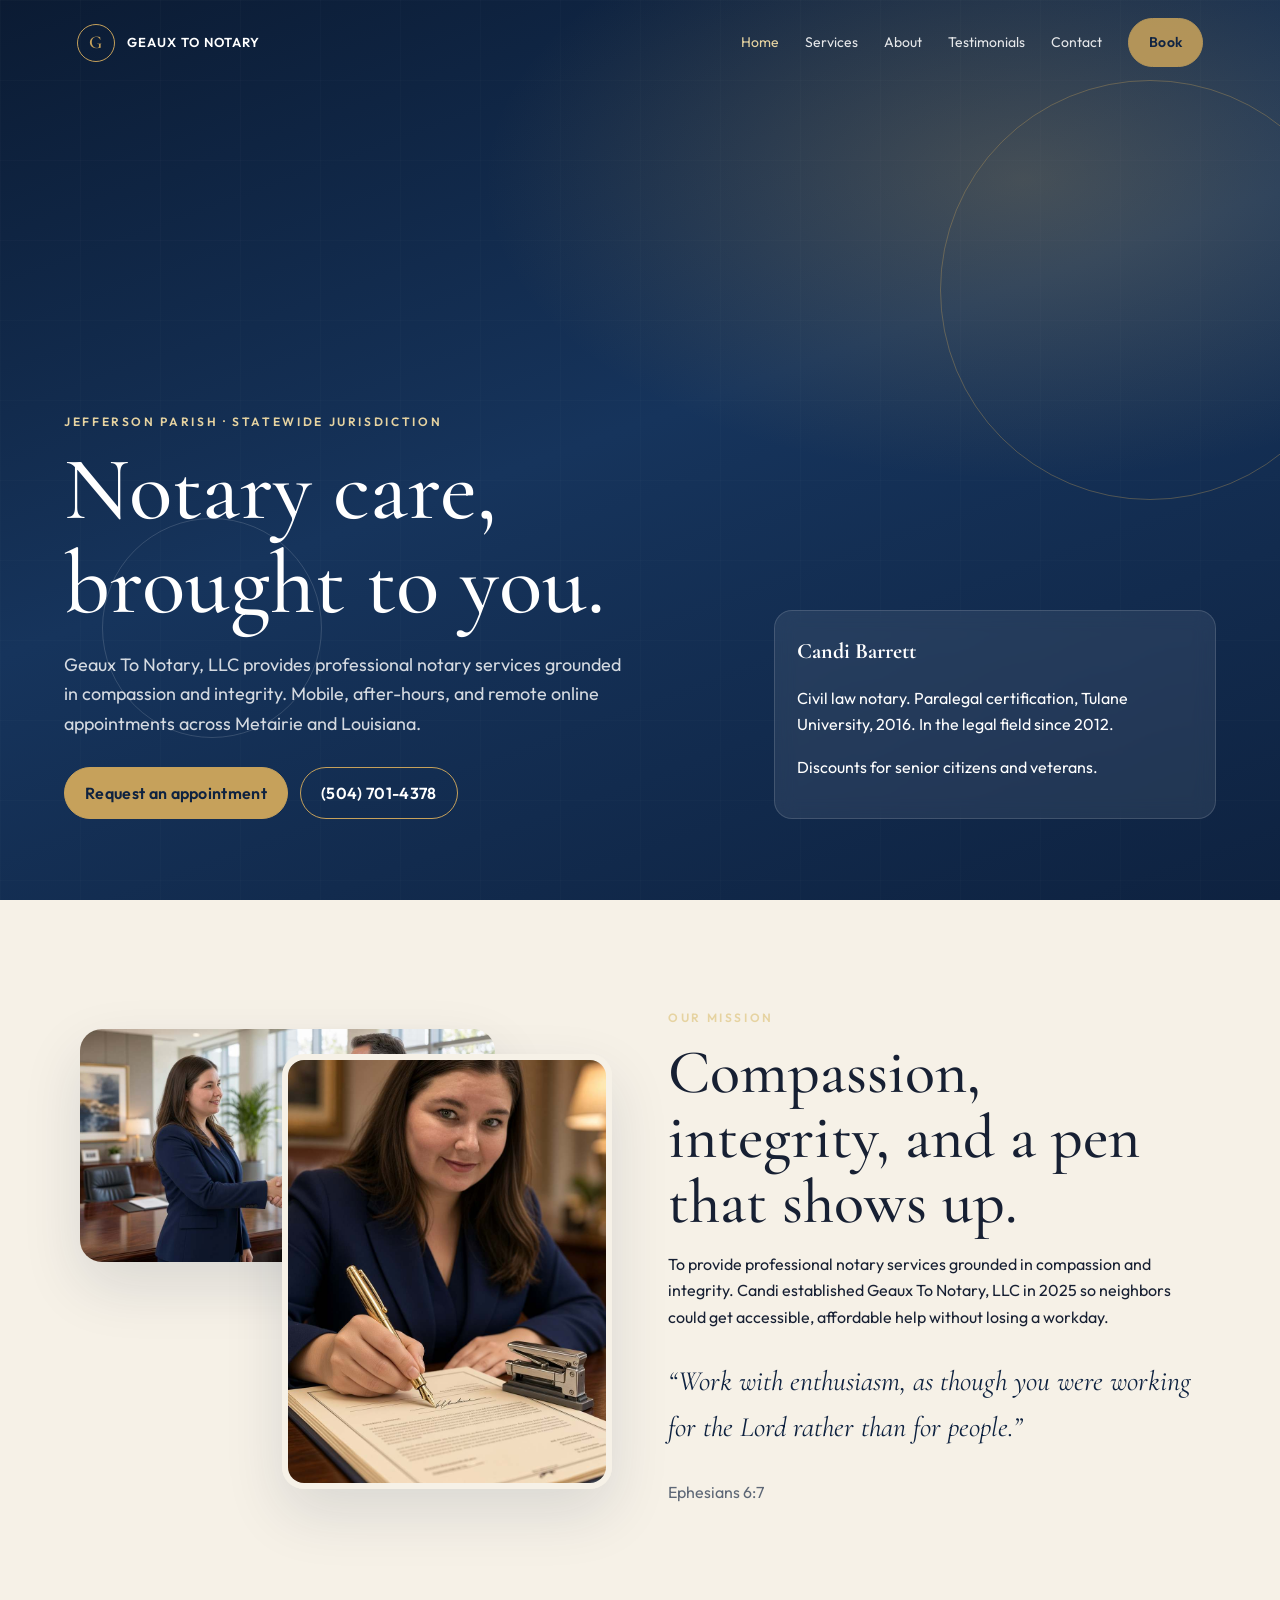
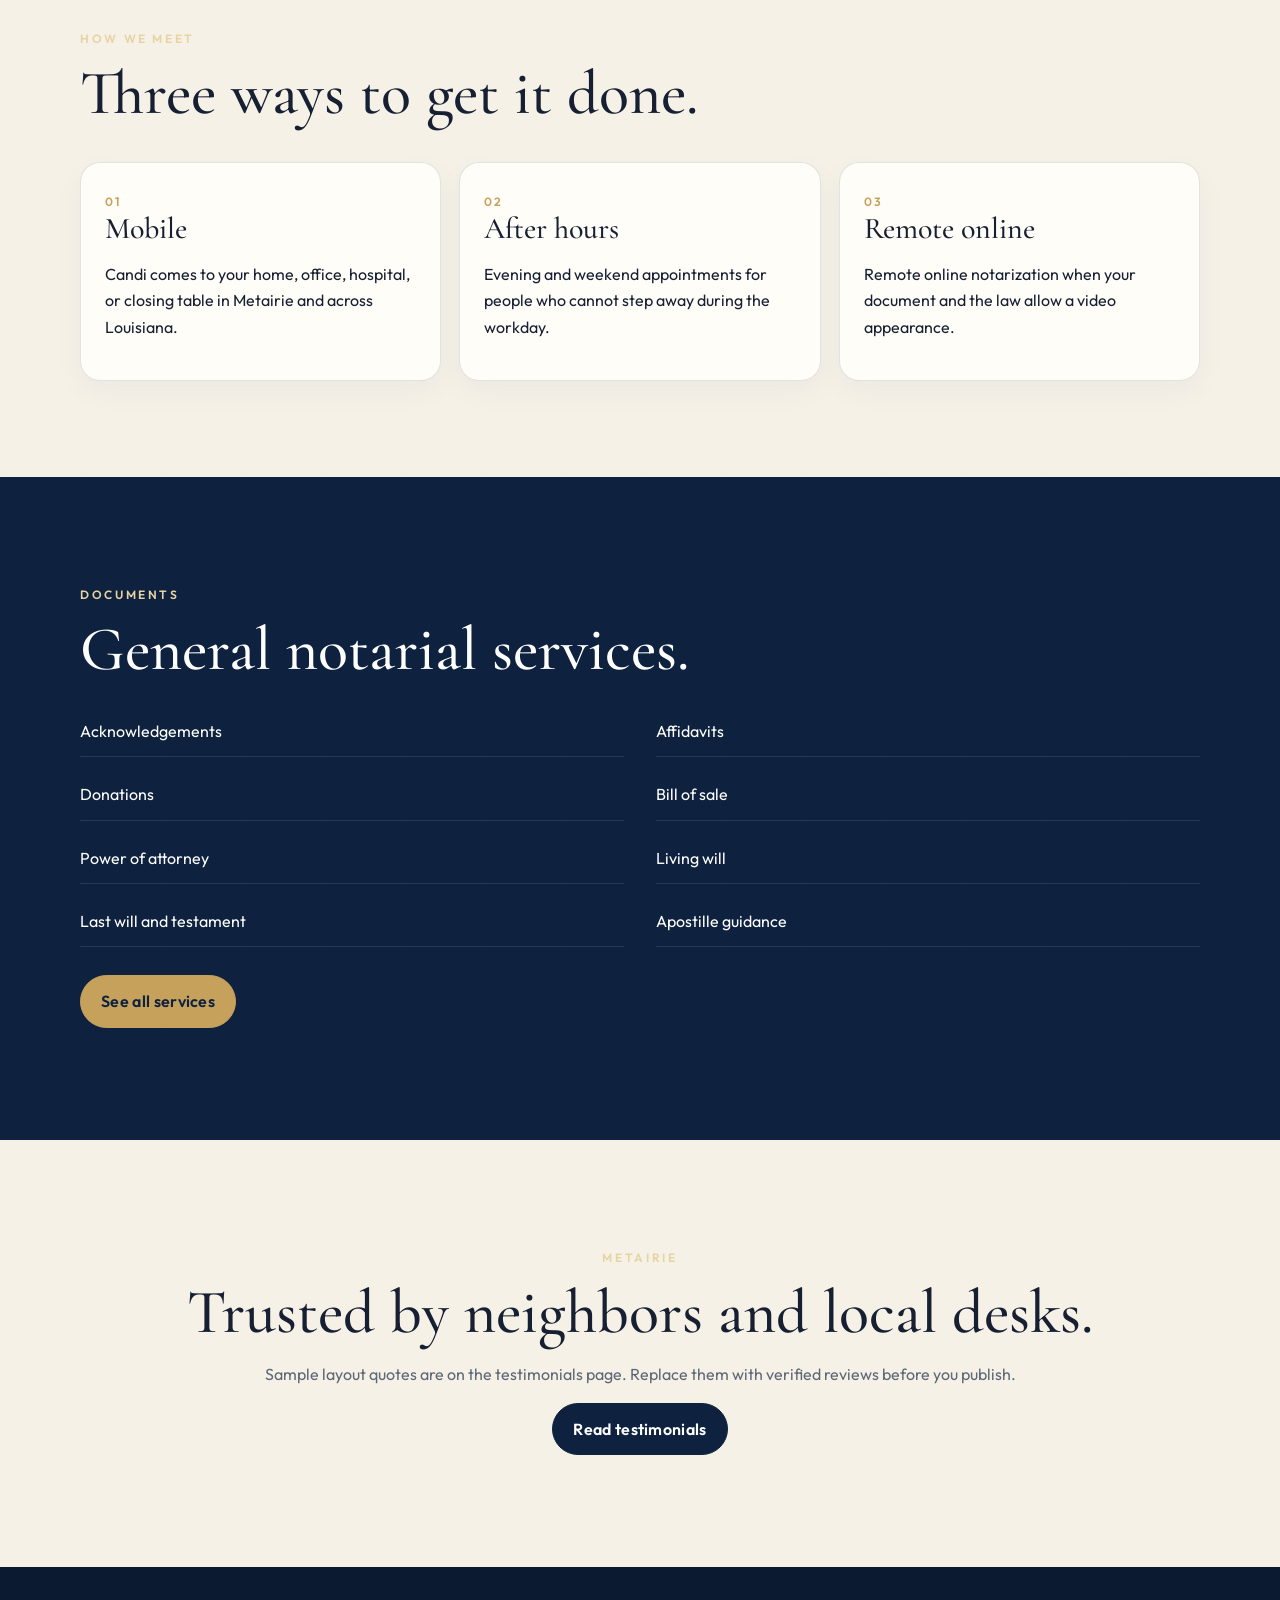
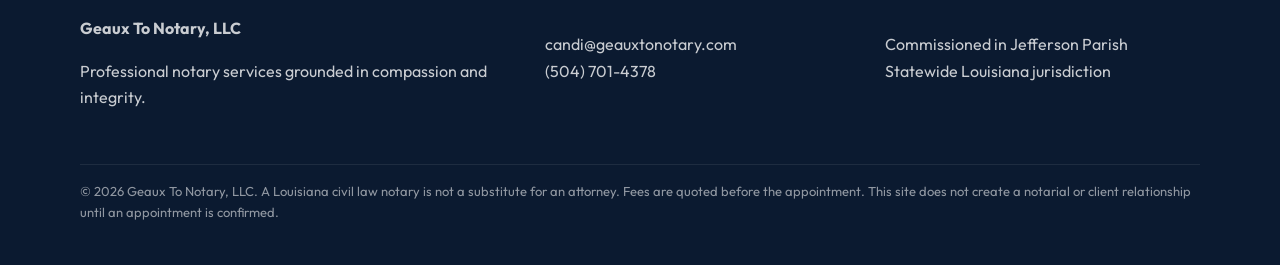
==== index.html @ 4dd7caae "Publish Geaux To Notary preview" ====
<!DOCTYPE html>
<html lang="en">
<head>
  <meta charset="utf-8">
  <meta name="viewport" content="width=device-width, initial-scale=1">
  <title>Geaux To Notary, LLC | Metairie Notary</title>
  <meta name="description" content="Candi Barrett, a Jefferson Parish civil law notary, provides mobile, after-hours, and remote online notary services across Louisiana.">
  <link rel="icon" href="favicon.svg">
  <link rel="preconnect" href="https://fonts.googleapis.com">
  <link href="https://fonts.googleapis.com/css2?family=Cormorant+Garamond:ital,wght@0,500;0,600;1,500&family=Outfit:wght@300;400;500;600&display=swap" rel="stylesheet">
  <link rel="stylesheet" href="css/styles.css">
</head>
<body>
  <header class="nav">
    <a class="brand" href="index.html"><span class="seal">G</span> Geaux To Notary</a>
    <button class="menu-btn" aria-label="Open menu">Menu</button>
    <nav class="nav-links">
      <a class="active" href="index.html">Home</a>
      <a href="services.html">Services</a>
      <a href="about.html">About</a>
      <a href="testimonials.html">Testimonials</a>
      <a href="contact.html">Contact</a>
      <a class="btn" href="contact.html">Book</a>
    </nav>
  </header>

  <section class="hero">
    <div class="layer layer-sky" data-speed="0.15"></div>
    <div class="layer layer-grid" data-speed="0.28"></div>
    <div class="orb a" data-speed="0.08"></div>
    <div class="orb b" data-speed="0.2"></div>
    <div class="hero-inner">
      <div>
        <p class="kicker">Jefferson Parish · Statewide jurisdiction</p>
        <h1>Notary care, brought to you.</h1>
        <p class="lede">Geaux To Notary, LLC provides professional notary services grounded in compassion and integrity. Mobile, after-hours, and remote online appointments across Metairie and Louisiana.</p>
        <div class="hero-actions">
          <a class="btn" href="contact.html">Request an appointment</a>
          <a class="btn ghost" href="tel:5047014378">(504) 701-4378</a>
        </div>
      </div>
      <div class="hero-card" data-speed="-0.04">
        <strong>Candi Barrett</strong>
        <p>Civil law notary. Paralegal certification, Tulane University, 2016. In the legal field since 2012.</p>
        <p>Discounts for senior citizens and veterans.</p>
      </div>
    </div>
  </section>

  <section class="section">
    <div class="wrap split">
      <div class="photo-stack">
        <img src="[data-uri]" alt="Candi Barrett shaking a client's hand in a Metairie office">
        <img class="back" src="[data-uri]" alt="Candi signing a document with a gold fountain pen">
      </div>
      <div>
        <p class="kicker">Our mission</p>
        <h2>Compassion, integrity, and a pen that shows up.</h2>
        <p>To provide professional notary services grounded in compassion and integrity. Candi established Geaux To Notary, LLC in 2025 so neighbors could get accessible, affordable help without losing a workday.</p>
        <p class="quote">“Work with enthusiasm, as though you were working for the Lord rather than for people.”</p>
        <p class="muted">Ephesians 6:7</p>
      </div>
    </div>
  </section>

  <section class="section" style="padding-top:0">
    <div class="wrap">
      <p class="kicker">How we meet</p>
      <h2>Three ways to get it done.</h2>
      <div class="cards">
        <article class="card"><span>01</span><h3>Mobile</h3><p>Candi comes to your home, office, hospital, or closing table in Metairie and across Louisiana.</p></article>
        <article class="card"><span>02</span><h3>After hours</h3><p>Evening and weekend appointments for people who cannot step away during the workday.</p></article>
        <article class="card"><span>03</span><h3>Remote online</h3><p>Remote online notarization when your document and the law allow a video appearance.</p></article>
      </div>
    </div>
  </section>

  <section class="section band">
    <div class="layer layer-grid" data-speed="0.12"></div>
    <div class="wrap" style="position:relative">
      <p class="kicker">Documents</p>
      <h2>General notarial services.</h2>
      <ul class="service-list">
        <li>Acknowledgements</li>
        <li>Affidavits</li>
        <li>Donations</li>
        <li>Bill of sale</li>
        <li>Power of attorney</li>
        <li>Living will</li>
        <li>Last will and testament</li>
        <li>Apostille guidance</li>
      </ul>
      <p style="margin-top:28px"><a class="btn" href="services.html">See all services</a></p>
    </div>
  </section>

  <section class="section">
    <div class="wrap center">
      <p class="kicker">Metairie</p>
      <h2>Trusted by neighbors and local desks.</h2>
      <p class="muted">Sample layout quotes are on the testimonials page. Replace them with verified reviews before you publish.</p>
      <p><a class="btn dark" href="testimonials.html">Read testimonials</a></p>
    </div>
  </section>

  <footer>
    <div class="foot">
      <div>
        <strong>Geaux To Notary, LLC</strong>
        <p>Professional notary services grounded in compassion and integrity.</p>
      </div>
      <div>
        <p><a href="mailto:candi@geauxtonotary.com">candi@geauxtonotary.com</a><br><a href="tel:5047014378">(504) 701-4378</a></p>
      </div>
      <div>
        <p>Commissioned in Jefferson Parish<br>Statewide Louisiana jurisdiction</p>
      </div>
      <p class="legal">© 2026 Geaux To Notary, LLC. A Louisiana civil law notary is not a substitute for an attorney. Fees are quoted before the appointment. This site does not create a notarial or client relationship until an appointment is confirmed.</p>
    </div>
  </footer>
  <script src="js/main.js"></script>
</body>
</html>
---- css/styles.css ----
:root {
  --navy: #0e2240;
  --navy-2: #17345c;
  --ink: #172033;
  --gold: #c6a15b;
  --gold-2: #e6d3a1;
  --cream: #f6f1e7;
  --paper: #fffdf8;
  --muted: #5d6776;
  --line: rgba(14, 34, 64, 0.12);
  --shadow: 0 24px 60px rgba(14, 34, 64, 0.12);
  --serif: "Cormorant Garamond", Georgia, serif;
  --sans: "Outfit", "Segoe UI", sans-serif;
}

* { box-sizing: border-box; }
html { scroll-behavior: smooth; }
body {
  margin: 0;
  color: var(--ink);
  background: var(--cream);
  font-family: var(--sans);
  font-weight: 400;
  line-height: 1.65;
}
img { max-width: 100%; display: block; }
a { color: inherit; text-decoration: none; }
button, input, select, textarea { font-family: inherit; }

.nav {
  position: fixed;
  inset: 0 0 auto 0;
  z-index: 40;
  display: flex;
  align-items: center;
  justify-content: space-between;
  padding: 18px 6vw;
  color: white;
  transition: background .35s ease, box-shadow .35s ease, padding .35s ease;
}
.nav.scrolled {
  background: rgba(14, 34, 64, 0.94);
  backdrop-filter: blur(14px);
  box-shadow: 0 10px 30px rgba(0,0,0,.18);
  padding: 12px 6vw;
}
.brand {
  display: flex;
  align-items: center;
  gap: 12px;
  letter-spacing: .08em;
  text-transform: uppercase;
  font-size: 13px;
  font-weight: 600;
}
.seal {
  width: 38px;
  height: 38px;
  border: 1px solid var(--gold);
  border-radius: 50%;
  display: grid;
  place-items: center;
  color: var(--gold);
  font-family: var(--serif);
  font-size: 18px;
}
.nav-links { display: flex; gap: 26px; align-items: center; }
.nav-links a { font-size: 14px; opacity: .88; }
.nav-links a.active, .nav-links a:hover { opacity: 1; color: var(--gold-2); }
.btn {
  display: inline-flex;
  align-items: center;
  justify-content: center;
  gap: 8px;
  border: 1px solid var(--gold);
  background: var(--gold);
  color: var(--navy);
  padding: 12px 20px;
  border-radius: 999px;
  font-weight: 600;
  letter-spacing: .02em;
}
.btn.ghost { background: transparent; color: white; }
.btn.dark { background: var(--navy); color: white; border-color: var(--navy); }
.menu-btn {
  display: none;
  background: transparent;
  color: white;
  border: 1px solid rgba(255,255,255,.3);
  border-radius: 8px;
  padding: 8px 10px;
}

.hero {
  position: relative;
  min-height: 100vh;
  color: white;
  overflow: hidden;
  display: grid;
  align-items: end;
  background: var(--navy);
}
.layer {
  position: absolute;
  inset: 0;
  pointer-events: none;
}
.layer-sky {
  background:
    radial-gradient(900px 500px at 80% 20%, rgba(198,161,91,.28), transparent 60%),
    linear-gradient(160deg, #0b1b33 0%, #16345c 48%, #0e2240 100%);
}
.layer-grid {
  background-image: linear-gradient(rgba(255,255,255,.04) 1px, transparent 1px), linear-gradient(90deg, rgba(255,255,255,.04) 1px, transparent 1px);
  background-size: 80px 80px;
  opacity: .45;
}
.orb {
  position: absolute;
  border-radius: 50%;
  border: 1px solid rgba(198,161,91,.35);
}
.orb.a { width: 420px; height: 420px; right: -80px; top: 80px; }
.orb.b { width: 220px; height: 220px; left: 8%; bottom: 18%; border-color: rgba(255,255,255,.15); }
.hero-inner {
  position: relative;
  z-index: 2;
  width: min(1180px, calc(100% - 10vw));
  margin: 0 auto 9vh;
  display: grid;
  grid-template-columns: 1.2fr .8fr;
  gap: 48px;
  align-items: end;
}
.kicker {
  color: var(--gold-2);
  letter-spacing: .22em;
  text-transform: uppercase;
  font-size: 12px;
  font-weight: 600;
}
h1, h2, h3 { font-family: var(--serif); font-weight: 500; line-height: 1.05; margin: 0 0 12px; }
h1 { font-size: clamp(52px, 7vw, 92px); }
h2 { font-size: clamp(36px, 5vw, 62px); }
h3 { font-size: 30px; }
.lede { font-size: 18px; max-width: 560px; color: rgba(255,255,255,.82); }
.hero-actions { display: flex; gap: 12px; margin-top: 28px; flex-wrap: wrap; }
.hero-card {
  background: rgba(255,253,248,.08);
  border: 1px solid rgba(255,255,255,.14);
  backdrop-filter: blur(10px);
  padding: 22px;
  border-radius: 18px;
}
.hero-card strong { display: block; font-size: 22px; font-family: var(--serif); }
.portrait-frame {
  border-radius: 24px;
  overflow: hidden;
  box-shadow: var(--shadow);
  border: 1px solid rgba(198,161,91,.45);
}
.portrait-frame img { width: 100%; height: 460px; object-fit: cover; object-position: center top; }

.section { padding: 96px 6vw; position: relative; }
.wrap { width: min(1120px, 100%); margin: 0 auto; }
.center { text-align: center; }
.muted { color: var(--muted); }
.gold { color: var(--gold); }

.split {
  display: grid;
  grid-template-columns: 1fr 1fr;
  gap: 56px;
  align-items: center;
}
.photo-stack { position: relative; min-height: 460px; }
.photo-stack img {
  width: 78%;
  border-radius: 22px;
  object-fit: cover;
  box-shadow: var(--shadow);
}
.photo-stack .back {
  position: absolute;
  right: 0;
  bottom: 0;
  width: 62%;
  border: 6px solid var(--cream);
}
.quote {
  font-family: var(--serif);
  font-size: 28px;
  font-style: italic;
  color: var(--navy);
}

.cards {
  display: grid;
  grid-template-columns: repeat(3, 1fr);
  gap: 18px;
  margin-top: 36px;
}
.card {
  background: var(--paper);
  border: 1px solid var(--line);
  border-radius: 20px;
  padding: 24px;
  box-shadow: 0 10px 30px rgba(14,34,64,.04);
  transform: translateY(24px);
  opacity: 0;
  animation: rise .8s ease forwards;
}
.card:nth-child(2) { animation-delay: .08s; }
.card:nth-child(3) { animation-delay: .16s; }
.card span { color: var(--gold); font-size: 12px; letter-spacing: .16em; text-transform: uppercase; font-weight: 600; }
@keyframes rise { to { opacity: 1; transform: none; } }

.band {
  background: var(--navy);
  color: white;
  overflow: hidden;
  position: relative;
}
.band .layer-grid { opacity: .25; }
.service-list { display: grid; grid-template-columns: 1fr 1fr; gap: 12px 32px; margin-top: 24px; }
.service-list li { list-style: none; padding: 12px 0; border-bottom: 1px solid rgba(255,255,255,.1); }
.service-list { padding: 0; }

.page-hero {
  padding: 160px 6vw 70px;
  background:
    radial-gradient(700px 300px at 90% 0%, rgba(198,161,91,.25), transparent 60%),
    linear-gradient(160deg, #0e2240, #1a3d6d);
  color: white;
}
.testimonials { display: grid; gap: 18px; }
.testimonial {
  background: var(--paper);
  border-radius: 20px;
  padding: 28px;
  border: 1px solid var(--line);
}
.testimonial p { font-size: 18px; margin-top: 0; }
.who { font-weight: 600; }
.where { color: var(--muted); font-size: 14px; }
.note {
  background: #fff7e6;
  border: 1px solid rgba(198,161,91,.45);
  color: #6a5220;
  padding: 14px 16px;
  border-radius: 12px;
  margin-bottom: 22px;
}

form {
  display: grid;
  gap: 14px;
  background: var(--paper);
  padding: 28px;
  border-radius: 22px;
  border: 1px solid var(--line);
  box-shadow: var(--shadow);
}
label { font-size: 13px; font-weight: 600; display: grid; gap: 6px; }
input, select, textarea {
  border: 1px solid var(--line);
  border-radius: 12px;
  padding: 12px 14px;
  background: #fff;
  font-size: 16px;
}
textarea { min-height: 130px; resize: vertical; }
.hp { position: absolute; left: -9999px; }
.success, .error {
  padding: 14px 16px;
  border-radius: 12px;
  margin-bottom: 16px;
}
.success { background: #e8f6ee; color: #145c32; }
.error { background: #fdecec; color: #8a1f1f; }

footer {
  background: #0b1a30;
  color: rgba(255,255,255,.78);
  padding: 48px 6vw 28px;
}
.foot {
  width: min(1120px, 100%);
  margin: 0 auto;
  display: grid;
  grid-template-columns: 1.4fr 1fr 1fr;
  gap: 24px;
}
footer a:hover { color: var(--gold-2); }
.legal { grid-column: 1 / -1; font-size: 13px; color: rgba(255,255,255,.55); border-top: 1px solid rgba(255,255,255,.08); padding-top: 16px; }

@media (max-width: 860px) {
  .menu-btn { display: block; }
  .nav-links {
    position: absolute;
    top: 68px;
    right: 6vw;
    background: var(--navy);
    flex-direction: column;
    align-items: flex-start;
    padding: 16px;
    border-radius: 14px;
    display: none;
    min-width: 200px;
  }
  .nav-links.open { display: flex; }
  .hero-inner, .split, .cards, .service-list, .foot { grid-template-columns: 1fr; }
  .portrait-frame img, .photo-stack { height: auto; min-height: 0; }
  .photo-stack .back { position: static; width: 100%; margin-top: 12px; }
  h1 { font-size: 48px; }
}
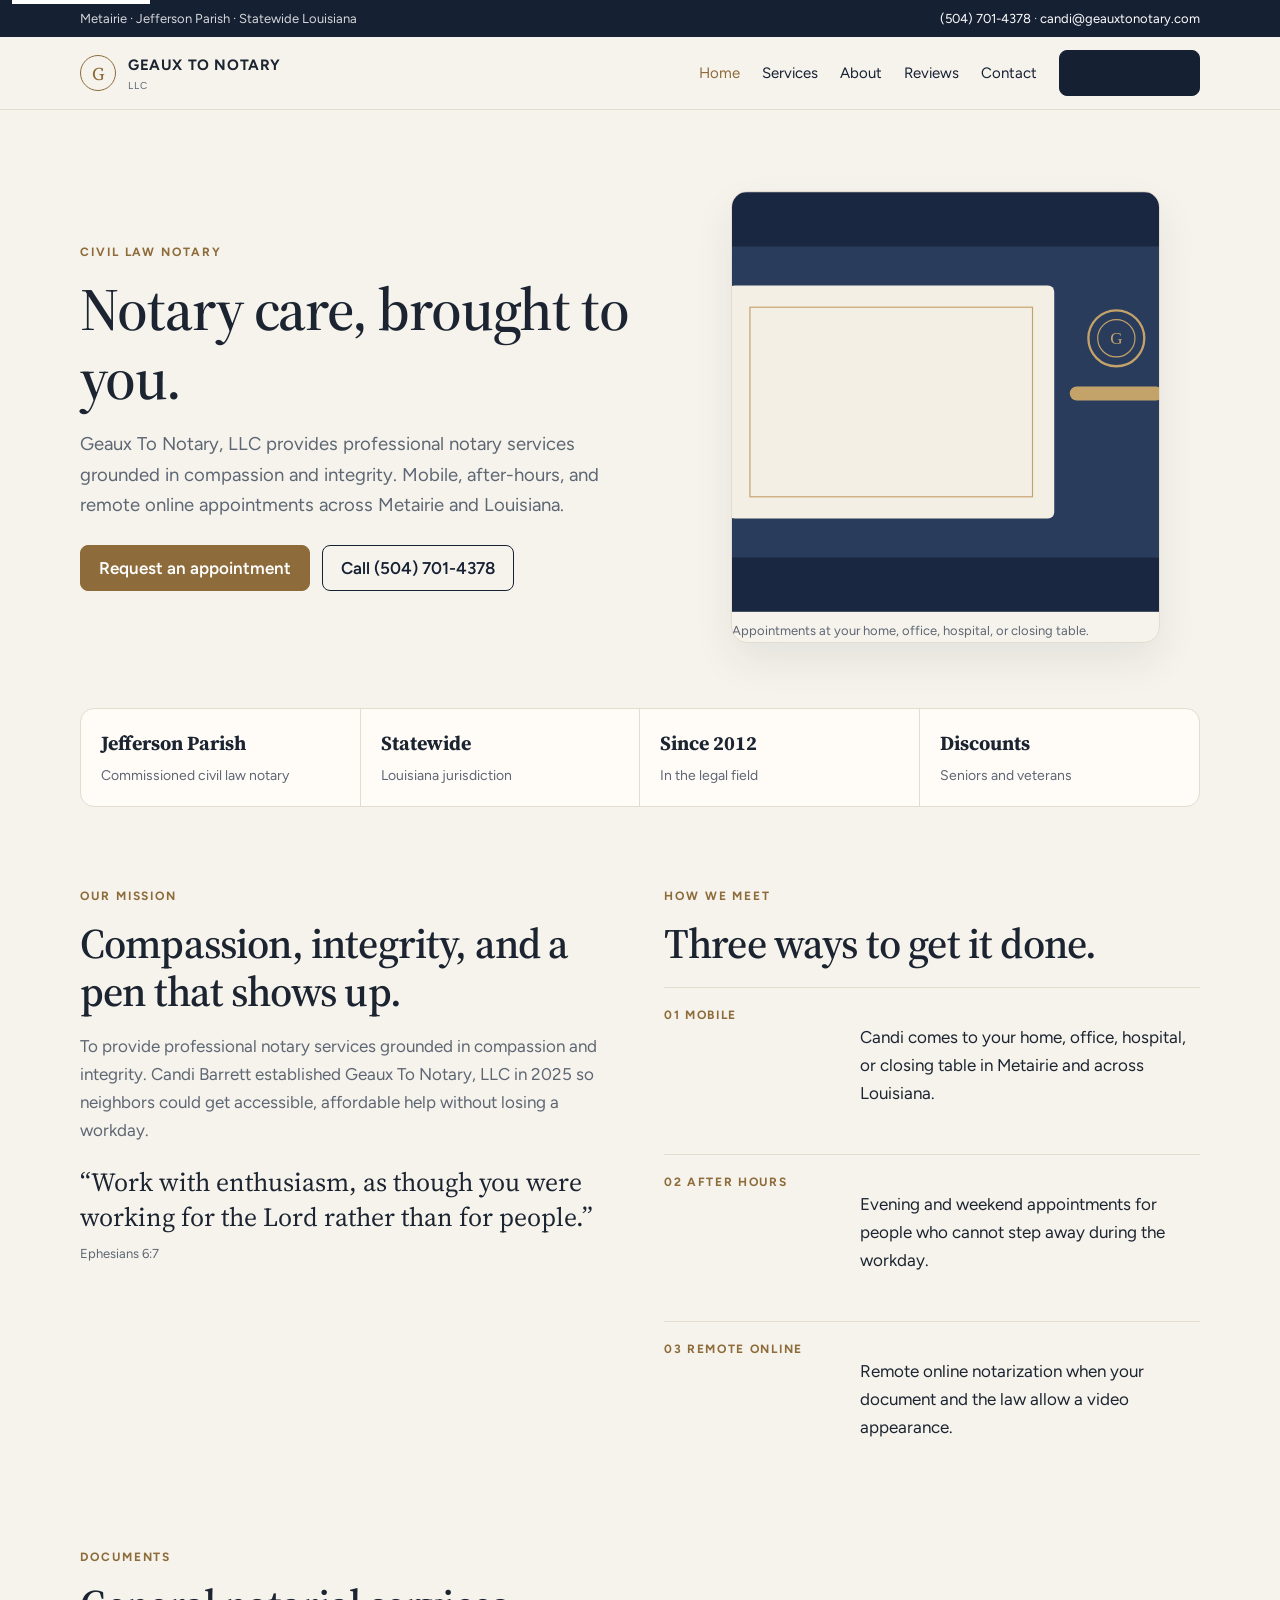
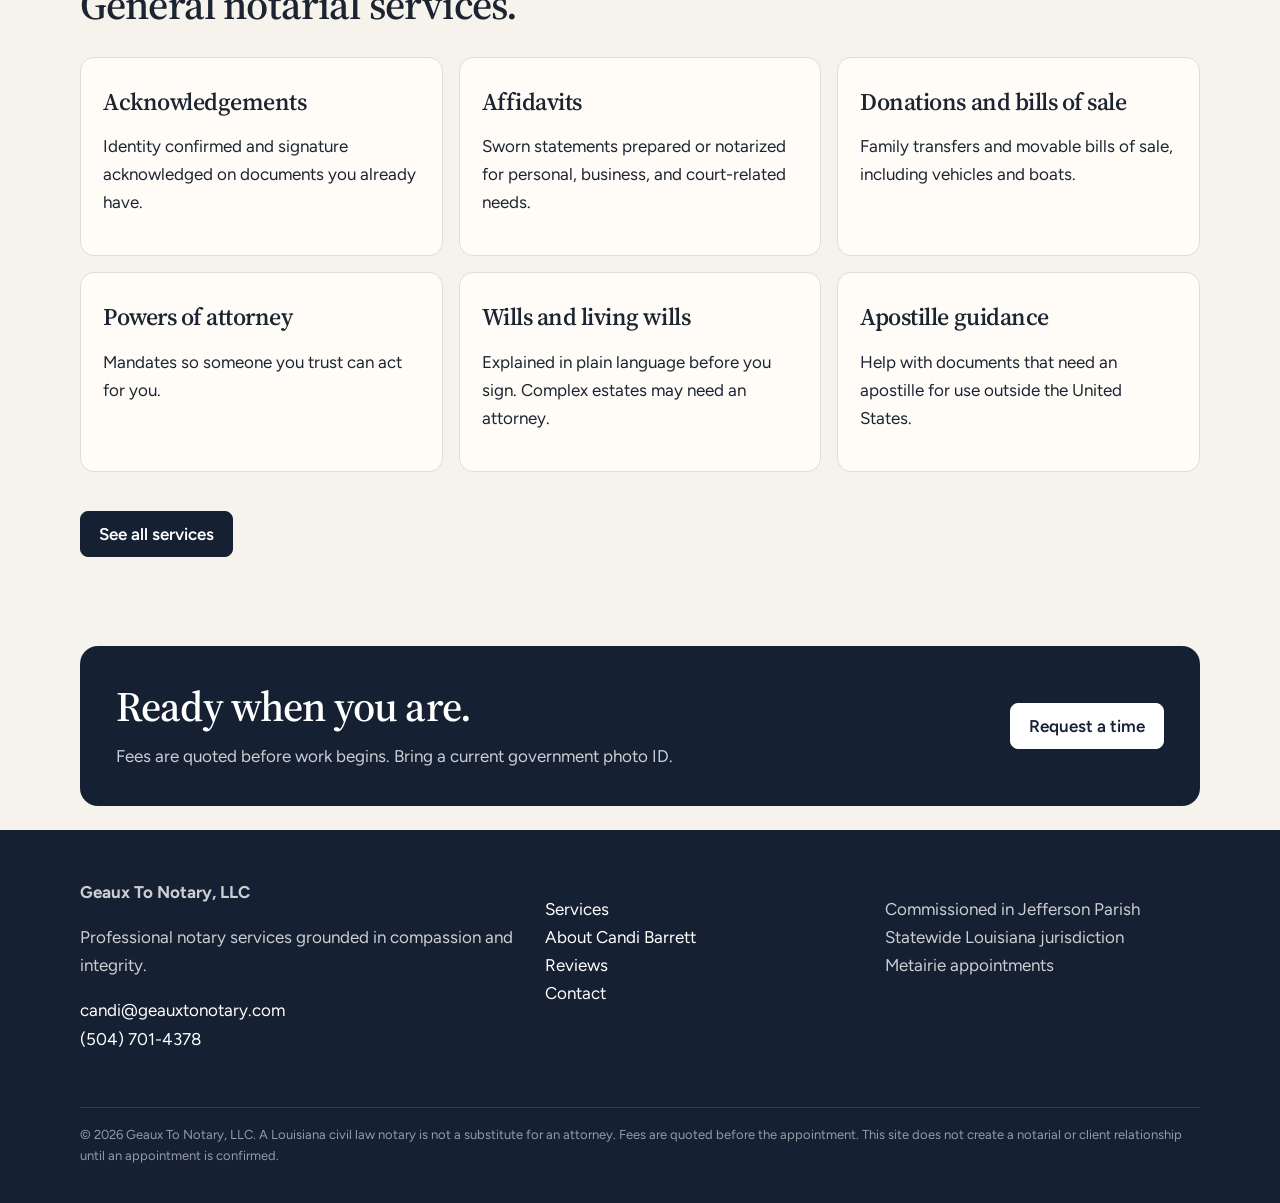
==== commit 514dd95c: "Publish Geaux To Notary home, about, services, and contact pages" ====
--- a/index.html
+++ b/index.html
@@ -4,116 +4,119 @@
   <meta charset="utf-8">
   <meta name="viewport" content="width=device-width, initial-scale=1">
   <title>Geaux To Notary, LLC | Metairie Notary</title>
-  <meta name="description" content="Candi Barrett, a Jefferson Parish civil law notary, provides mobile, after-hours, and remote online notary services across Louisiana.">
+  <meta name="description" content="Geaux To Notary, LLC provides mobile, after-hours, and remote online notary services in Metairie and across Louisiana. Candi Barrett, Jefferson Parish civil law notary.">
   <link rel="icon" href="favicon.svg">
   <link rel="preconnect" href="https://fonts.googleapis.com">
-  <link href="https://fonts.googleapis.com/css2?family=Cormorant+Garamond:ital,wght@0,500;0,600;1,500&family=Outfit:wght@300;400;500;600&display=swap" rel="stylesheet">
+  <link rel="preconnect" href="https://fonts.gstatic.com" crossorigin>
+  <link href="https://fonts.googleapis.com/css2?family=Figtree:wght@400;600;700&family=Source+Serif+4:opsz,wght@8..60,500;8..60,600&display=swap" rel="stylesheet">
   <link rel="stylesheet" href="css/styles.css">
 </head>
 <body>
+  <a class="skip" href="#main">Skip to content</a>
+  <div class="util">
+    <div class="util-inner">
+      <span>Metairie · Jefferson Parish · Statewide Louisiana</span>
+      <span><a href="tel:5047014378">(504) 701-4378</a> · <a href="mailto:candi@geauxtonotary.com">candi@geauxtonotary.com</a></span>
+    </div>
+  </div>
   <header class="nav">
-    <a class="brand" href="index.html"><span class="seal">G</span> Geaux To Notary</a>
-    <button class="menu-btn" aria-label="Open menu">Menu</button>
-    <nav class="nav-links">
-      <a class="active" href="index.html">Home</a>
-      <a href="services.html">Services</a>
-      <a href="about.html">About</a>
-      <a href="testimonials.html">Testimonials</a>
-      <a href="contact.html">Contact</a>
-      <a class="btn" href="contact.html">Book</a>
-    </nav>
+    <div class="nav-inner">
+      <a class="brand" href="index.html">
+        <span class="mark" aria-hidden="true">G</span>
+        <span><strong>Geaux To Notary</strong><small>LLC</small></span>
+      </a>
+      <button class="menu-btn" aria-label="Open menu" aria-expanded="false">Menu</button>
+      <nav class="nav-links" aria-label="Primary">
+        <a href="index.html" aria-current="page">Home</a>
+        <a href="services.html">Services</a>
+        <a href="about.html">About</a>
+        <a href="reviews.html">Reviews</a>
+        <a href="contact.html">Contact</a>
+        <a class="btn" href="contact.html">Request a time</a>
+      </nav>
+    </div>
   </header>
-
-  <section class="hero">
-    <div class="layer layer-sky" data-speed="0.15"></div>
-    <div class="layer layer-grid" data-speed="0.28"></div>
-    <div class="orb a" data-speed="0.08"></div>
-    <div class="orb b" data-speed="0.2"></div>
-    <div class="hero-inner">
+  <main id="main">
+    <div class="wrap hero">
       <div>
-        <p class="kicker">Jefferson Parish · Statewide jurisdiction</p>
+        <p class="kicker">Civil law notary</p>
         <h1>Notary care, brought to you.</h1>
         <p class="lede">Geaux To Notary, LLC provides professional notary services grounded in compassion and integrity. Mobile, after-hours, and remote online appointments across Metairie and Louisiana.</p>
-        <div class="hero-actions">
-          <a class="btn" href="contact.html">Request an appointment</a>
-          <a class="btn ghost" href="tel:5047014378">(504) 701-4378</a>
+        <div class="actions">
+          <a class="btn gold" href="contact.html">Request an appointment</a>
+          <a class="btn ghost" href="tel:5047014378">Call (504) 701-4378</a>
         </div>
       </div>
-      <div class="hero-card" data-speed="-0.04">
-        <strong>Candi Barrett</strong>
-        <p>Civil law notary. Paralegal certification, Tulane University, 2016. In the legal field since 2012.</p>
-        <p>Discounts for senior citizens and veterans.</p>
+      <figure class="hero-photo">
+        <img src="images/desk.svg" alt="Fountain pen, cream document, and brass seal on a desk">
+        <figcaption class="caption">Appointments at your home, office, hospital, or closing table.</figcaption>
+      </figure>
+    </div>
+    <div class="wrap">
+      <div class="facts">
+        <div><strong>Jefferson Parish</strong><span>Commissioned civil law notary</span></div>
+        <div><strong>Statewide</strong><span>Louisiana jurisdiction</span></div>
+        <div><strong>Since 2012</strong><span>In the legal field</span></div>
+        <div><strong>Discounts</strong><span>Seniors and veterans</span></div>
       </div>
     </div>
-  </section>
-
-  <section class="section">
-    <div class="wrap split">
-      <div class="photo-stack">
-        <img src="[data-uri]" alt="Candi Barrett shaking a client's hand in a Metairie office">
-        <img class="back" src="[data-uri]" alt="Candi signing a document with a gold fountain pen">
+    <section class="section">
+      <div class="wrap split">
+        <div>
+          <p class="kicker">Our mission</p>
+          <h2>Compassion, integrity, and a pen that shows up.</h2>
+          <p>To provide professional notary services grounded in compassion and integrity. Candi Barrett established Geaux To Notary, LLC in 2025 so neighbors could get accessible, affordable help without losing a workday.</p>
+          <p class="quote">“Work with enthusiasm, as though you were working for the Lord rather than for people.”</p>
+          <p class="caption">Ephesians 6:7</p>
+        </div>
+        <div>
+          <p class="kicker">How we meet</p>
+          <h2>Three ways to get it done.</h2>
+          <div class="list">
+            <article><span class="num">01 Mobile</span><p>Candi comes to your home, office, hospital, or closing table in Metairie and across Louisiana.</p></article>
+            <article><span class="num">02 After hours</span><p>Evening and weekend appointments for people who cannot step away during the workday.</p></article>
+            <article><span class="num">03 Remote online</span><p>Remote online notarization when your document and the law allow a video appearance.</p></article>
+          </div>
+        </div>
       </div>
-      <div>
-        <p class="kicker">Our mission</p>
-        <h2>Compassion, integrity, and a pen that shows up.</h2>
-        <p>To provide professional notary services grounded in compassion and integrity. Candi established Geaux To Notary, LLC in 2025 so neighbors could get accessible, affordable help without losing a workday.</p>
-        <p class="quote">“Work with enthusiasm, as though you were working for the Lord rather than for people.”</p>
-        <p class="muted">Ephesians 6:7</p>
+    </section>
+    <section class="section" style="padding-top:0">
+      <div class="wrap">
+        <p class="kicker">Documents</p>
+        <h2>General notarial services.</h2>
+        <div class="cards">
+          <article class="card"><h3>Acknowledgements</h3><p>Identity confirmed and signature acknowledged on documents you already have.</p></article>
+          <article class="card"><h3>Affidavits</h3><p>Sworn statements prepared or notarized for personal, business, and court-related needs.</p></article>
+          <article class="card"><h3>Donations and bills of sale</h3><p>Family transfers and movable bills of sale, including vehicles and boats.</p></article>
+          <article class="card"><h3>Powers of attorney</h3><p>Mandates so someone you trust can act for you.</p></article>
+          <article class="card"><h3>Wills and living wills</h3><p>Explained in plain language before you sign. Complex estates may need an attorney.</p></article>
+          <article class="card"><h3>Apostille guidance</h3><p>Help with documents that need an apostille for use outside the United States.</p></article>
+        </div>
+        <p><a class="btn" href="services.html" style="margin-top:22px">See all services</a></p>
+      </div>
+    </section>
+    <div class="wrap">
+      <div class="band">
+        <div>
+          <h2>Ready when you are.</h2>
+          <p>Fees are quoted before work begins. Bring a current government photo ID.</p>
+        </div>
+        <a class="btn" href="contact.html">Request a time</a>
       </div>
     </div>
-  </section>
-
-  <section class="section" style="padding-top:0">
-    <div class="wrap">
-      <p class="kicker">How we meet</p>
-      <h2>Three ways to get it done.</h2>
-      <div class="cards">
-        <article class="card"><span>01</span><h3>Mobile</h3><p>Candi comes to your home, office, hospital, or closing table in Metairie and across Louisiana.</p></article>
-        <article class="card"><span>02</span><h3>After hours</h3><p>Evening and weekend appointments for people who cannot step away during the workday.</p></article>
-        <article class="card"><span>03</span><h3>Remote online</h3><p>Remote online notarization when your document and the law allow a video appearance.</p></article>
-      </div>
-    </div>
-  </section>
-
-  <section class="section band">
-    <div class="layer layer-grid" data-speed="0.12"></div>
-    <div class="wrap" style="position:relative">
-      <p class="kicker">Documents</p>
-      <h2>General notarial services.</h2>
-      <ul class="service-list">
-        <li>Acknowledgements</li>
-        <li>Affidavits</li>
-        <li>Donations</li>
-        <li>Bill of sale</li>
-        <li>Power of attorney</li>
-        <li>Living will</li>
-        <li>Last will and testament</li>
-        <li>Apostille guidance</li>
-      </ul>
-      <p style="margin-top:28px"><a class="btn" href="services.html">See all services</a></p>
-    </div>
-  </section>
-
-  <section class="section">
-    <div class="wrap center">
-      <p class="kicker">Metairie</p>
-      <h2>Trusted by neighbors and local desks.</h2>
-      <p class="muted">Sample layout quotes are on the testimonials page. Replace them with verified reviews before you publish.</p>
-      <p><a class="btn dark" href="testimonials.html">Read testimonials</a></p>
-    </div>
-  </section>
-
+  </main>
   <footer>
     <div class="foot">
       <div>
         <strong>Geaux To Notary, LLC</strong>
         <p>Professional notary services grounded in compassion and integrity.</p>
-      </div>
-      <div>
         <p><a href="mailto:candi@geauxtonotary.com">candi@geauxtonotary.com</a><br><a href="tel:5047014378">(504) 701-4378</a></p>
       </div>
       <div>
-        <p>Commissioned in Jefferson Parish<br>Statewide Louisiana jurisdiction</p>
+        <p><a href="services.html">Services</a><br><a href="about.html">About Candi Barrett</a><br><a href="reviews.html">Reviews</a><br><a href="contact.html">Contact</a></p>
+      </div>
+      <div>
+        <p>Commissioned in Jefferson Parish<br>Statewide Louisiana jurisdiction<br>Metairie appointments</p>
       </div>
       <p class="legal">© 2026 Geaux To Notary, LLC. A Louisiana civil law notary is not a substitute for an attorney. Fees are quoted before the appointment. This site does not create a notarial or client relationship until an appointment is confirmed.</p>
     </div>
--- a/css/styles.css
+++ b/css/styles.css
@@ -1,16 +1,20 @@
 :root {
-  --navy: #0e2240;
-  --navy-2: #17345c;
-  --ink: #172033;
-  --gold: #c6a15b;
-  --gold-2: #e6d3a1;
-  --cream: #f6f1e7;
-  --paper: #fffdf8;
-  --muted: #5d6776;
-  --line: rgba(14, 34, 64, 0.12);
-  --shadow: 0 24px 60px rgba(14, 34, 64, 0.12);
-  --serif: "Cormorant Garamond", Georgia, serif;
-  --sans: "Outfit", "Segoe UI", sans-serif;
+  --ink: #1b2430;
+  --navy: #162033;
+  --navy-2: #24344d;
+  --brass: #8d6b3a;
+  --brass-2: #c4a36a;
+  --paper: #f6f3ec;
+  --card: #fffcf8;
+  --line: #e3dccf;
+  --muted: #5d6673;
+  --ok: #e7f4ec;
+  --ok-ink: #145c32;
+  --shadow: 0 18px 40px rgba(22, 32, 51, 0.08);
+  --serif: "Source Serif 4", Georgia, serif;
+  --sans: "Figtree", "Segoe UI", sans-serif;
+  --max: 1120px;
+  --pad: clamp(20px, 4vw, 40px);
 }
 
 * { box-sizing: border-box; }
@@ -18,299 +22,274 @@
 body {
   margin: 0;
   color: var(--ink);
-  background: var(--cream);
+  background: var(--paper);
   font-family: var(--sans);
-  font-weight: 400;
+  font-size: 17px;
   line-height: 1.65;
 }
 img { max-width: 100%; display: block; }
-a { color: inherit; text-decoration: none; }
-button, input, select, textarea { font-family: inherit; }
+a { color: inherit; }
+button, input, select, textarea { font: inherit; }
+.skip {
+  position: absolute;
+  left: 12px;
+  top: -40px;
+  background: white;
+  padding: 8px 12px;
+  z-index: 80;
+}
+.skip:focus { top: 12px; }
+
+.util {
+  background: var(--navy);
+  color: rgba(255,255,255,.82);
+  font-size: 13px;
+}
+.util-inner, .nav-inner, .wrap, .foot {
+  width: min(var(--max), calc(100% - var(--pad) * 2));
+  margin: 0 auto;
+}
+.util-inner {
+  display: flex;
+  justify-content: space-between;
+  gap: 16px;
+  padding: 8px 0;
+}
+.util a { color: white; text-decoration: none; }
+.util a:hover { color: var(--brass-2); }
 
 .nav {
-  position: fixed;
-  inset: 0 0 auto 0;
-  z-index: 40;
+  position: sticky;
+  top: 0;
+  z-index: 30;
+  background: rgba(246, 243, 236, .94);
+  backdrop-filter: blur(12px);
+  border-bottom: 1px solid var(--line);
+}
+.nav-inner {
   display: flex;
   align-items: center;
   justify-content: space-between;
-  padding: 18px 6vw;
-  color: white;
-  transition: background .35s ease, box-shadow .35s ease, padding .35s ease;
-}
-.nav.scrolled {
-  background: rgba(14, 34, 64, 0.94);
-  backdrop-filter: blur(14px);
-  box-shadow: 0 10px 30px rgba(0,0,0,.18);
-  padding: 12px 6vw;
+  min-height: 72px;
+  gap: 16px;
 }
 .brand {
   display: flex;
   align-items: center;
   gap: 12px;
-  letter-spacing: .08em;
-  text-transform: uppercase;
-  font-size: 13px;
-  font-weight: 600;
-}
-.seal {
-  width: 38px;
-  height: 38px;
-  border: 1px solid var(--gold);
+  text-decoration: none;
+}
+.mark {
+  width: 36px;
+  height: 36px;
+  border: 1.5px solid var(--brass);
   border-radius: 50%;
   display: grid;
   place-items: center;
-  color: var(--gold);
+  color: var(--brass);
   font-family: var(--serif);
   font-size: 18px;
 }
-.nav-links { display: flex; gap: 26px; align-items: center; }
-.nav-links a { font-size: 14px; opacity: .88; }
-.nav-links a.active, .nav-links a:hover { opacity: 1; color: var(--gold-2); }
+.brand strong {
+  display: block;
+  font-size: 15px;
+  letter-spacing: .04em;
+  text-transform: uppercase;
+}
+.brand small {
+  display: block;
+  color: var(--muted);
+  letter-spacing: .12em;
+  text-transform: uppercase;
+  font-size: 10px;
+}
+.nav-links { display: flex; align-items: center; gap: 22px; }
+.nav-links a {
+  text-decoration: none;
+  font-size: 15px;
+  color: var(--navy);
+}
+.nav-links a[aria-current="page"] { color: var(--brass); }
+.nav-links a:hover { color: var(--brass); }
+.menu-btn {
+  display: none;
+  border: 1px solid var(--line);
+  background: white;
+  border-radius: 8px;
+  padding: 8px 12px;
+}
+
 .btn {
   display: inline-flex;
   align-items: center;
   justify-content: center;
-  gap: 8px;
-  border: 1px solid var(--gold);
-  background: var(--gold);
-  color: var(--navy);
-  padding: 12px 20px;
-  border-radius: 999px;
+  min-height: 46px;
+  padding: 0 18px;
+  border-radius: 8px;
+  background: var(--navy);
+  color: white;
+  text-decoration: none;
   font-weight: 600;
-  letter-spacing: .02em;
-}
-.btn.ghost { background: transparent; color: white; }
-.btn.dark { background: var(--navy); color: white; border-color: var(--navy); }
-.menu-btn {
-  display: none;
-  background: transparent;
-  color: white;
-  border: 1px solid rgba(255,255,255,.3);
-  border-radius: 8px;
-  padding: 8px 10px;
+  border: 1px solid var(--navy);
+}
+.btn.gold { background: var(--brass); border-color: var(--brass); color: white; }
+.btn.ghost { background: transparent; color: var(--navy); }
+.btn:hover { filter: brightness(1.08); }
+.btn:focus-visible, a:focus-visible, input:focus-visible, select:focus-visible, textarea:focus-visible {
+  outline: 3px solid var(--brass-2);
+  outline-offset: 2px;
 }
 
 .hero {
-  position: relative;
-  min-height: 100vh;
-  color: white;
-  overflow: hidden;
-  display: grid;
-  align-items: end;
-  background: var(--navy);
-}
-.layer {
-  position: absolute;
-  inset: 0;
-  pointer-events: none;
-}
-.layer-sky {
-  background:
-    radial-gradient(900px 500px at 80% 20%, rgba(198,161,91,.28), transparent 60%),
-    linear-gradient(160deg, #0b1b33 0%, #16345c 48%, #0e2240 100%);
-}
-.layer-grid {
-  background-image: linear-gradient(rgba(255,255,255,.04) 1px, transparent 1px), linear-gradient(90deg, rgba(255,255,255,.04) 1px, transparent 1px);
-  background-size: 80px 80px;
-  opacity: .45;
-}
-.orb {
-  position: absolute;
-  border-radius: 50%;
-  border: 1px solid rgba(198,161,91,.35);
-}
-.orb.a { width: 420px; height: 420px; right: -80px; top: 80px; }
-.orb.b { width: 220px; height: 220px; left: 8%; bottom: 18%; border-color: rgba(255,255,255,.15); }
-.hero-inner {
-  position: relative;
-  z-index: 2;
-  width: min(1180px, calc(100% - 10vw));
-  margin: 0 auto 9vh;
-  display: grid;
-  grid-template-columns: 1.2fr .8fr;
+  display: grid;
+  grid-template-columns: 1.05fr .95fr;
   gap: 48px;
-  align-items: end;
+  align-items: center;
+  padding: 64px 0 36px;
 }
 .kicker {
-  color: var(--gold-2);
-  letter-spacing: .22em;
+  color: var(--brass);
+  letter-spacing: .16em;
   text-transform: uppercase;
   font-size: 12px;
-  font-weight: 600;
-}
-h1, h2, h3 { font-family: var(--serif); font-weight: 500; line-height: 1.05; margin: 0 0 12px; }
-h1 { font-size: clamp(52px, 7vw, 92px); }
-h2 { font-size: clamp(36px, 5vw, 62px); }
-h3 { font-size: 30px; }
-.lede { font-size: 18px; max-width: 560px; color: rgba(255,255,255,.82); }
-.hero-actions { display: flex; gap: 12px; margin-top: 28px; flex-wrap: wrap; }
-.hero-card {
-  background: rgba(255,253,248,.08);
-  border: 1px solid rgba(255,255,255,.14);
-  backdrop-filter: blur(10px);
-  padding: 22px;
-  border-radius: 18px;
-}
-.hero-card strong { display: block; font-size: 22px; font-family: var(--serif); }
-.portrait-frame {
-  border-radius: 24px;
+  font-weight: 700;
+  margin: 0 0 12px;
+}
+h1, h2, h3 { font-family: var(--serif); font-weight: 560; line-height: 1.15; letter-spacing: -0.02em; }
+h1 { font-size: clamp(40px, 5vw, 60px); margin: 0 0 16px; }
+h2 { font-size: clamp(30px, 4vw, 42px); margin: 0 0 12px; }
+h3 { font-size: 24px; margin: 8px 0; }
+.lede { font-size: 18.5px; color: var(--muted); max-width: 560px; margin: 0 0 24px; }
+.actions { display: flex; gap: 12px; flex-wrap: wrap; }
+.hero-photo {
+  border-radius: 16px;
   overflow: hidden;
   box-shadow: var(--shadow);
-  border: 1px solid rgba(198,161,91,.45);
-}
-.portrait-frame img { width: 100%; height: 460px; object-fit: cover; object-position: center top; }
-
-.section { padding: 96px 6vw; position: relative; }
-.wrap { width: min(1120px, 100%); margin: 0 auto; }
-.center { text-align: center; }
-.muted { color: var(--muted); }
-.gold { color: var(--gold); }
-
-.split {
-  display: grid;
-  grid-template-columns: 1fr 1fr;
-  gap: 56px;
-  align-items: center;
-}
-.photo-stack { position: relative; min-height: 460px; }
-.photo-stack img {
-  width: 78%;
-  border-radius: 22px;
-  object-fit: cover;
-  box-shadow: var(--shadow);
-}
-.photo-stack .back {
-  position: absolute;
-  right: 0;
-  bottom: 0;
-  width: 62%;
-  border: 6px solid var(--cream);
+  border: 1px solid var(--line);
+}
+.hero-photo img { width: 100%; height: 420px; object-fit: cover; }
+.caption { font-size: 13px; color: var(--muted); margin-top: 8px; }
+
+.facts {
+  display: grid;
+  grid-template-columns: repeat(4, 1fr);
+  border: 1px solid var(--line);
+  border-radius: 14px;
+  overflow: hidden;
+  background: var(--card);
+  margin: 12px 0 8px;
+}
+.facts div { padding: 18px 20px; border-right: 1px solid var(--line); }
+.facts div:last-child { border-right: 0; }
+.facts strong { display: block; font-family: var(--serif); font-size: 20px; }
+.facts span { color: var(--muted); font-size: 14px; }
+
+.section { padding: 72px 0; }
+.section h2 + p { color: var(--muted); max-width: 640px; }
+.split { display: grid; grid-template-columns: 1fr 1fr; gap: 48px; align-items: start; }
+.cards { display: grid; grid-template-columns: repeat(3, 1fr); gap: 16px; margin-top: 28px; }
+.card {
+  background: var(--card);
+  border: 1px solid var(--line);
+  border-radius: 14px;
+  padding: 22px;
+}
+.card span, .num {
+  color: var(--brass);
+  font-size: 12px;
+  letter-spacing: .14em;
+  text-transform: uppercase;
+  font-weight: 700;
 }
 .quote {
   font-family: var(--serif);
-  font-size: 28px;
-  font-style: italic;
-  color: var(--navy);
-}
-
-.cards {
-  display: grid;
-  grid-template-columns: repeat(3, 1fr);
-  gap: 18px;
-  margin-top: 36px;
-}
-.card {
-  background: var(--paper);
-  border: 1px solid var(--line);
-  border-radius: 20px;
-  padding: 24px;
-  box-shadow: 0 10px 30px rgba(14,34,64,.04);
-  transform: translateY(24px);
-  opacity: 0;
-  animation: rise .8s ease forwards;
-}
-.card:nth-child(2) { animation-delay: .08s; }
-.card:nth-child(3) { animation-delay: .16s; }
-.card span { color: var(--gold); font-size: 12px; letter-spacing: .16em; text-transform: uppercase; font-weight: 600; }
-@keyframes rise { to { opacity: 1; transform: none; } }
-
+  font-size: 26px;
+  line-height: 1.35;
+  margin: 20px 0 8px;
+}
 .band {
   background: var(--navy);
   color: white;
-  overflow: hidden;
-  position: relative;
-}
-.band .layer-grid { opacity: .25; }
-.service-list { display: grid; grid-template-columns: 1fr 1fr; gap: 12px 32px; margin-top: 24px; }
-.service-list li { list-style: none; padding: 12px 0; border-bottom: 1px solid rgba(255,255,255,.1); }
-.service-list { padding: 0; }
-
-.page-hero {
-  padding: 160px 6vw 70px;
-  background:
-    radial-gradient(700px 300px at 90% 0%, rgba(198,161,91,.25), transparent 60%),
-    linear-gradient(160deg, #0e2240, #1a3d6d);
-  color: white;
-}
-.testimonials { display: grid; gap: 18px; }
-.testimonial {
-  background: var(--paper);
-  border-radius: 20px;
-  padding: 28px;
-  border: 1px solid var(--line);
-}
-.testimonial p { font-size: 18px; margin-top: 0; }
-.who { font-weight: 600; }
-.where { color: var(--muted); font-size: 14px; }
+  border-radius: 18px;
+  padding: 36px;
+  display: flex;
+  justify-content: space-between;
+  gap: 24px;
+  align-items: center;
+}
+.band p { color: rgba(255,255,255,.78); margin: 0; }
+.band .btn { background: white; color: var(--navy); border-color: white; }
+
+.page-hero { padding: 48px 0 12px; }
+.list { display: grid; gap: 12px; margin-top: 20px; }
+.list article {
+  display: grid;
+  grid-template-columns: 180px 1fr;
+  gap: 16px;
+  padding: 18px 0;
+  border-top: 1px solid var(--line);
+}
 .note {
-  background: #fff7e6;
-  border: 1px solid rgba(198,161,91,.45);
-  color: #6a5220;
+  background: #f8f1e3;
+  border: 1px solid #e4d3ae;
+  color: #5c4820;
+  border-radius: 12px;
   padding: 14px 16px;
-  border-radius: 12px;
-  margin-bottom: 22px;
-}
-
+}
 form {
   display: grid;
   gap: 14px;
-  background: var(--paper);
-  padding: 28px;
-  border-radius: 22px;
-  border: 1px solid var(--line);
+  background: var(--card);
+  border: 1px solid var(--line);
+  border-radius: 16px;
+  padding: 24px;
   box-shadow: var(--shadow);
 }
-label { font-size: 13px; font-weight: 600; display: grid; gap: 6px; }
+label { display: grid; gap: 6px; font-size: 14px; font-weight: 650; }
 input, select, textarea {
   border: 1px solid var(--line);
-  border-radius: 12px;
-  padding: 12px 14px;
-  background: #fff;
-  font-size: 16px;
-}
-textarea { min-height: 130px; resize: vertical; }
+  border-radius: 8px;
+  padding: 12px;
+  background: white;
+}
+textarea { min-height: 120px; resize: vertical; }
 .hp { position: absolute; left: -9999px; }
-.success, .error {
-  padding: 14px 16px;
-  border-radius: 12px;
-  margin-bottom: 16px;
-}
-.success { background: #e8f6ee; color: #145c32; }
-.error { background: #fdecec; color: #8a1f1f; }
-
-footer {
-  background: #0b1a30;
-  color: rgba(255,255,255,.78);
-  padding: 48px 6vw 28px;
-}
-.foot {
-  width: min(1120px, 100%);
-  margin: 0 auto;
-  display: grid;
-  grid-template-columns: 1.4fr 1fr 1fr;
-  gap: 24px;
-}
-footer a:hover { color: var(--gold-2); }
-.legal { grid-column: 1 / -1; font-size: 13px; color: rgba(255,255,255,.55); border-top: 1px solid rgba(255,255,255,.08); padding-top: 16px; }
+.success { background: var(--ok); color: var(--ok-ink); padding: 12px 14px; border-radius: 8px; }
+
+footer { background: var(--navy); color: rgba(255,255,255,.78); padding: 48px 0 24px; margin-top: 24px; }
+.foot { display: grid; grid-template-columns: 1.4fr 1fr 1fr; gap: 24px; }
+footer a { color: white; text-decoration: none; }
+footer a:hover { color: var(--brass-2); }
+.legal {
+  grid-column: 1 / -1;
+  border-top: 1px solid rgba(255,255,255,.12);
+  padding-top: 16px;
+  font-size: 13px;
+  color: rgba(255,255,255,.55);
+}
 
 @media (max-width: 860px) {
   .menu-btn { display: block; }
   .nav-links {
+    display: none;
     position: absolute;
-    top: 68px;
-    right: 6vw;
-    background: var(--navy);
+    right: var(--pad);
+    top: 72px;
+    background: white;
+    border: 1px solid var(--line);
+    border-radius: 12px;
+    padding: 14px;
     flex-direction: column;
     align-items: flex-start;
-    padding: 16px;
-    border-radius: 14px;
-    display: none;
-    min-width: 200px;
+    min-width: 210px;
+    box-shadow: var(--shadow);
   }
   .nav-links.open { display: flex; }
-  .hero-inner, .split, .cards, .service-list, .foot { grid-template-columns: 1fr; }
-  .portrait-frame img, .photo-stack { height: auto; min-height: 0; }
-  .photo-stack .back { position: static; width: 100%; margin-top: 12px; }
-  h1 { font-size: 48px; }
-}
+  .hero, .split, .cards, .facts, .foot, .list article, .band { grid-template-columns: 1fr; display: grid; }
+  .facts div { border-right: 0; border-bottom: 1px solid var(--line); }
+  .hero-photo img { height: 260px; }
+  .util-inner { flex-direction: column; gap: 4px; }
+}
+@media (prefers-reduced-motion: reduce) {
+  html { scroll-behavior: auto; }
+}
